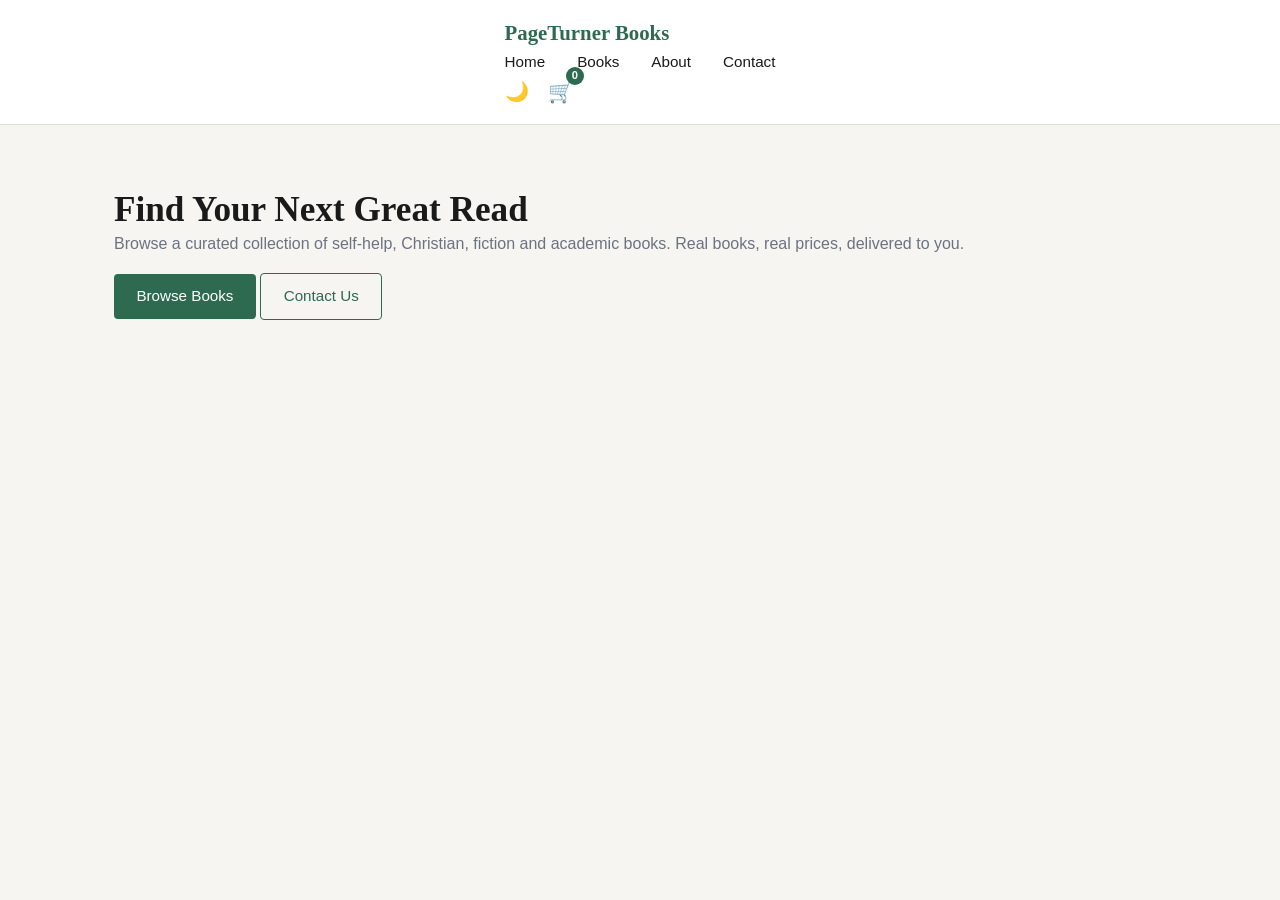
==== bookstore/index.html @ c5abf821 "Created Hero Section for the html" ====
<!DOCTYPE html>
<html lang="en">
<head>
    <meta charset="UTF-8">
    <meta name="viewport" content="width=device-width, initial-scale=1.0">
    <title>PageTurner Books</title>
    <link rel="stylesheet" href="css/style.css">
</head>
<body>
    <nav>
        <div class="container">

         <!-- Logo / Site name -->
    <a href="index.html" class="nav-logo">PageTurner Books</a>


     <!-- Navigation links -->
    <ul class="nav-links">
      <li><a href="index.html">Home</a></li>
      <li><a href="books.html">Books</a></li>
      <li><a href="about.html">About</a></li>
      <li><a href="contact.html">Contact</a></li>
    </ul>



    <!-- Right side: dark mode toggle + cart -->
    <div class="nav-right">

      <!-- Dark mode button -->
      <button class="btn-icon" id="darkmode-toggle">🌙</button>

      <!-- Cart icon with item count badge -->
      <a href="#cart" class="cart-icon">
        🛒
        <!-- This span will show how many items are in the cart -->
        <!-- cart.js will update this number automatically -->
        <span class="cart-count" id="cart-count">0</span>
      </a>



        </div>
    </nav>
    

    <!-- HERO SECTION - the first thing users see when they land on the page -->
<main>
  <section class="hero">
    <div class="container">

      <!-- Main headline -->
      <h1>Find Your Next <span class="accent-text">Great Read</span></h1>

      <!-- Subheading -->
      <p>Browse a curated collection of self-help, Christian, fiction and academic books. Real books, real prices, delivered to you.</p>

      <!-- Call to action buttons -->
      <div class="hero-buttons">
        <a href="books.html" class="btn btn-primary">Browse Books</a>
        <a href="contact.html" class="btn btn-outline">Contact Us</a>
      </div>

    </div>
  </section>
</main>


<script src="js/darkmode.js"></script>
<script src="js/cart.js"></script>    
</body>
</html>
---- bookstore/css/style.css ----
/* Base Style CSS */
* {
  margin: 0;
  padding: 0;
  box-sizing: border-box;
}

/*Root CSS variable created to re use in design (name variables and store colours in them)*/
:root {

--bg: #f7f5f1;        /* main page background, warm white not cold white */
--text: #1a1a1a;      /* main text colour, almost black but softer */
--muted: #6b7280;     /* secondary text, like author names and small info */
--accent: #2d6a4f;    /* your main green colour, used for buttons and links */
--accent-hover: #1b4332; /* darker green for when you hover over buttons */
--light-border: #e0ddd8; /* subtle border colour for cards and lines */
--card-bg: #ffffff;   /* background of each book card, pure white */
}

body {
  background-color: var(--bg);  /*using css variables stored */
  color: var(--text);
  font-family: 'Segoe UI', sans-serif;
  font-size: 16px;
  line-height: 1.6;
}

/* Typography and Font for Headings   */
h1, h2, h3 {
  font-family: Georgia, serif;
  font-weight: 700;
  line-height: 1.2;
}

h1 { font-size: 2.2rem; }
h2 { font-size: 1.6rem; }
h3 { font-size: 1.2rem; }
 
/* Paragraphs */
p {
  color: var(--muted);
  margin-bottom: 1rem;
}
 
/* Links */
a {
  text-decoration: none;
  color: var(--accent);
}

a:hover {
  color: var(--accent-hover);
}



/* navigation bar  */
nav {
  background-color: var(--card-bg);
  border-bottom: 1px solid var(--light-border);
  padding: 1rem 2rem;
  display: flex;
  justify-content: space-between;
  align-items: center;
  position: sticky;
  top: 0;
  z-index: 100;
}

.nav-logo {
  font-family: Georgia, serif;
  font-size: 1.3rem;
  font-weight: 700;
  color: var(--accent);
}

.nav-links {
  list-style: none;
  display: flex;
  gap: 2rem;
}

.nav-links a {
  color: var(--text);
  font-size: 0.95rem;
}

.nav-links a:hover {
  color: var(--accent);
}


/* NAV RIGHT (dark mode + cart icons)  */
.nav-right {
  /* sits the icons side by side with some space between */
  display: flex;
  align-items: center;
  gap: 1.2rem;
}

/*  DARK MODE BUTTON */
.btn-icon {
  /* removes all default button styling */
  background: none;
  border: none;
  font-size: 1.2rem;
  cursor: pointer;
  /* makes it sit nicely with other nav items */
  display: flex;
  align-items: center;
}

/* CART ICON WRAPPER */
.cart-icon {
  /* position relative so the badge can be placed on top of the icon */
  position: relative;
  font-size: 1.3rem;
  color: var(--text);
  display: flex;
  align-items: center;
}

/* CART COUNT BADGE */
.cart-count {
  /* pulls the badge and places it top right of the cart icon */
  position: absolute;
  top: -8px;
  right: -10px;

  /* makes it a small green circle */
  background-color: var(--accent);
  color: white;
  font-size: 0.7rem;
  font-weight: 700;
  width: 18px;
  height: 18px;
  border-radius: 50%; /* 50% makes any square a circle */
  
  /* centers the number inside the circle */
  display: flex;
  align-items: center;
  justify-content: center;
}


/* Buttons */
.btn {
  display: inline-block;
  padding: 0.65rem 1.4rem;
  border-radius: 4px;
  font-size: 0.95rem;
  cursor: pointer;
  border: none;
  transition: background 0.2s ease;
}

.btn-primary {
  background-color: var(--accent);
  color: #fff;
}

.btn-primary:hover {
  background-color: var(--accent-hover);
  color: #fff;
}

.btn-outline {
  background-color: transparent;
  border: 1px solid var(--accent);
  color: var(--accent);
}

.btn-outline:hover {
  background-color: var(--accent);
  color: #fff;
}



/* Layout */
.container {
  max-width: 1100px;
  margin: 0 auto;
  padding: 0 1.5rem;
}

section {
  padding: 4rem 0;
}



/* Book Cards */
.book-grid {
  display: grid;
  grid-template-columns: repeat(auto-fill, minmax(200px, 1fr));
  gap: 1.5rem;
}

.book-card {
  background-color: var(--card-bg);
  border: 1px solid var(--light-border);
  border-radius: 6px;
  overflow: hidden;
  transition: transform 0.2s ease;
}

.book-card:hover {
  transform: translateY(-4px);
}

.book-card img {
  width: 100%;
  height: 220px;
  object-fit: cover;
}

.book-card-body {
  padding: 1rem;
}

.book-card-body h3 {
  font-size: 1rem;
  margin-bottom: 0.3rem;
  color: var(--text);
}

.book-card-body .author {
  font-size: 0.85rem;
  color: var(--muted);
  margin-bottom: 0.5rem;
}

.book-card-body .price {
  font-size: 1rem;
  font-weight: 700;
  color: var(--accent);
  margin-bottom: 0.8rem;
}




/* Footer Section*/
footer {
  border-top: 1px solid var(--light-border);
  padding: 2rem;
  text-align: center;
  font-size: 0.85rem;
  color: var(--muted);
}

/* Dark Mode Effect   */
body.dark {
  --bg: #111827;
  --text: #f9fafb;
  --muted: #9ca3af;
  --card-bg: #1f2937;
  --light-border: #374151;
}



/* Responsivenes on other Devices */
@media (max-width: 768px) {
  nav {
    flex-direction: column;
    gap: 1rem;
  }

  .nav-links {
    gap: 1.2rem;
  }

  h1 { font-size: 1.7rem; }
}
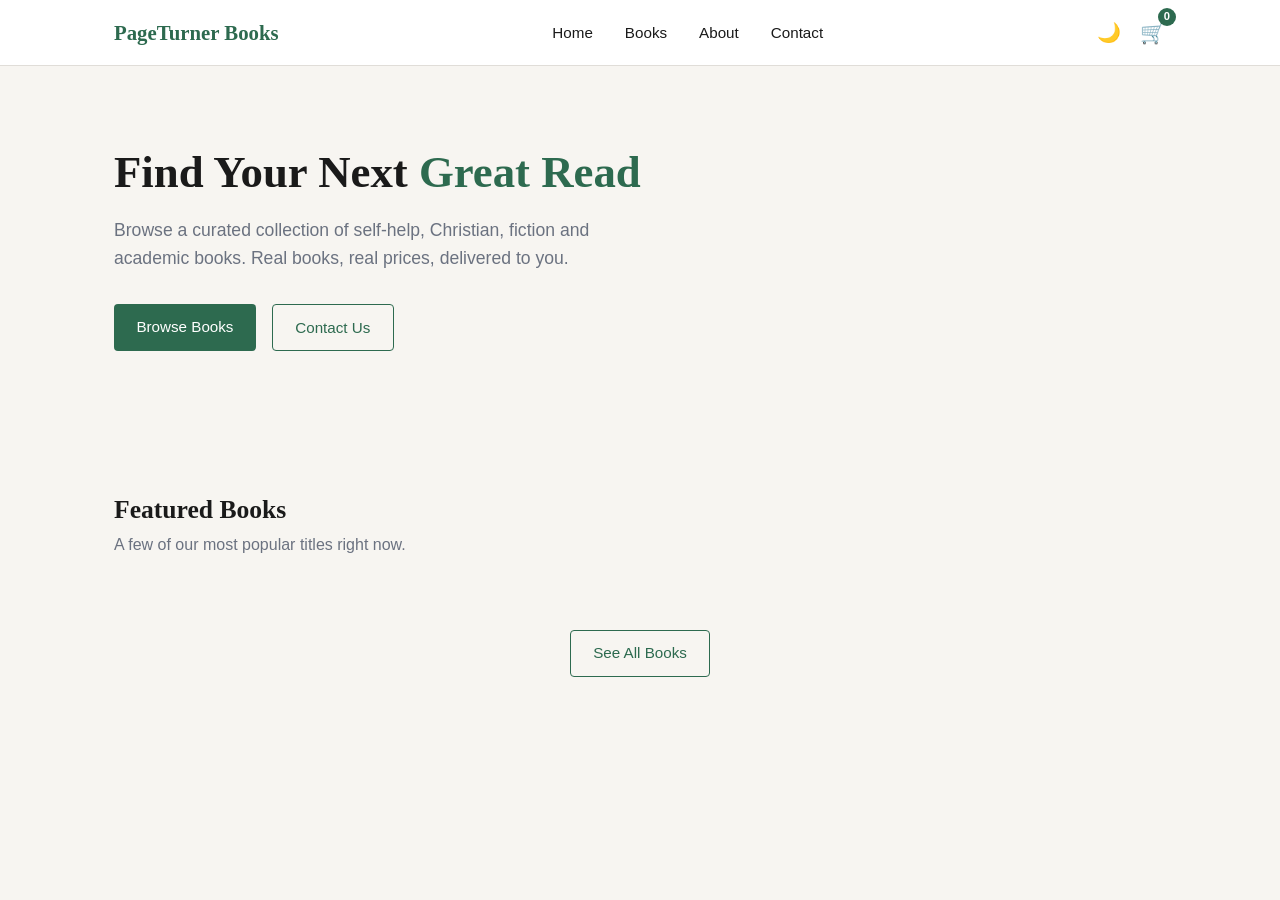
==== commit 06e4c103: "added a featured section" ====
--- a/bookstore/index.html
+++ b/bookstore/index.html
@@ -63,6 +63,30 @@
 
     </div>
   </section>
+
+
+  <!-- FEATURED BOOKS SECTION -->
+<section class="featured">
+  <div class="container">
+
+    <!-- Section heading -->
+    <h2>Featured Books</h2>
+    <p>A few of our most popular titles right now.</p>
+
+    <!-- Book cards will be injected here by JavaScript -->
+    <!-- We give it an id so JS can find it and drop the cards in -->
+    <div class="book-grid" id="featured-books">
+
+    </div>
+
+    <!-- Button to see all books -->
+    <div class="see-all">
+      <a href="books.html" class="btn btn-outline">See All Books</a>
+    </div>
+
+  </div>
+</section>
+
 </main>
 
 
--- a/bookstore/css/style.css
+++ b/bookstore/css/style.css
@@ -23,6 +23,35 @@
   font-family: 'Segoe UI', sans-serif;
   font-size: 16px;
   line-height: 1.6;
+}
+
+/* === HERO SECTION === */
+.hero {
+  /* generous padding so it feels spacious */
+  padding: 5rem 0;
+}
+
+.hero h1 {
+  font-size: 2.8rem;
+  margin-bottom: 1rem;
+  max-width: 600px;
+}
+
+.hero p {
+  font-size: 1.1rem;
+  max-width: 500px;
+  margin-bottom: 2rem;
+}
+
+.hero-buttons {
+  /* places both buttons side by side */
+  display: flex;
+  gap: 1rem;
+}
+
+/* makes the "Great Read" part green */
+.accent-text {
+  color: var(--accent);
 }
 
 /* Typography and Font for Headings   */
@@ -59,12 +88,16 @@
   background-color: var(--card-bg);
   border-bottom: 1px solid var(--light-border);
   padding: 1rem 2rem;
-  display: flex;
-  justify-content: space-between;
-  align-items: center;
   position: sticky;
   top: 0;
   z-index: 100;
+}
+
+/* this targets the div.container INSIDE the nav specifically */
+nav .container {
+  display: flex;
+  justify-content: space-between;
+  align-items: center;
 }
 
 .nav-logo {
@@ -142,6 +175,20 @@
   justify-content: center;
 }
 
+/* === FEATURED SECTION === */
+.featured h2 {
+  margin-bottom: 0.4rem;
+}
+
+.featured > .container > p {
+  margin-bottom: 2rem;
+}
+
+/* centers the see all button */
+.see-all {
+  margin-top: 2.5rem;
+  text-align: center;
+}
 
 /* Buttons */
 .btn {
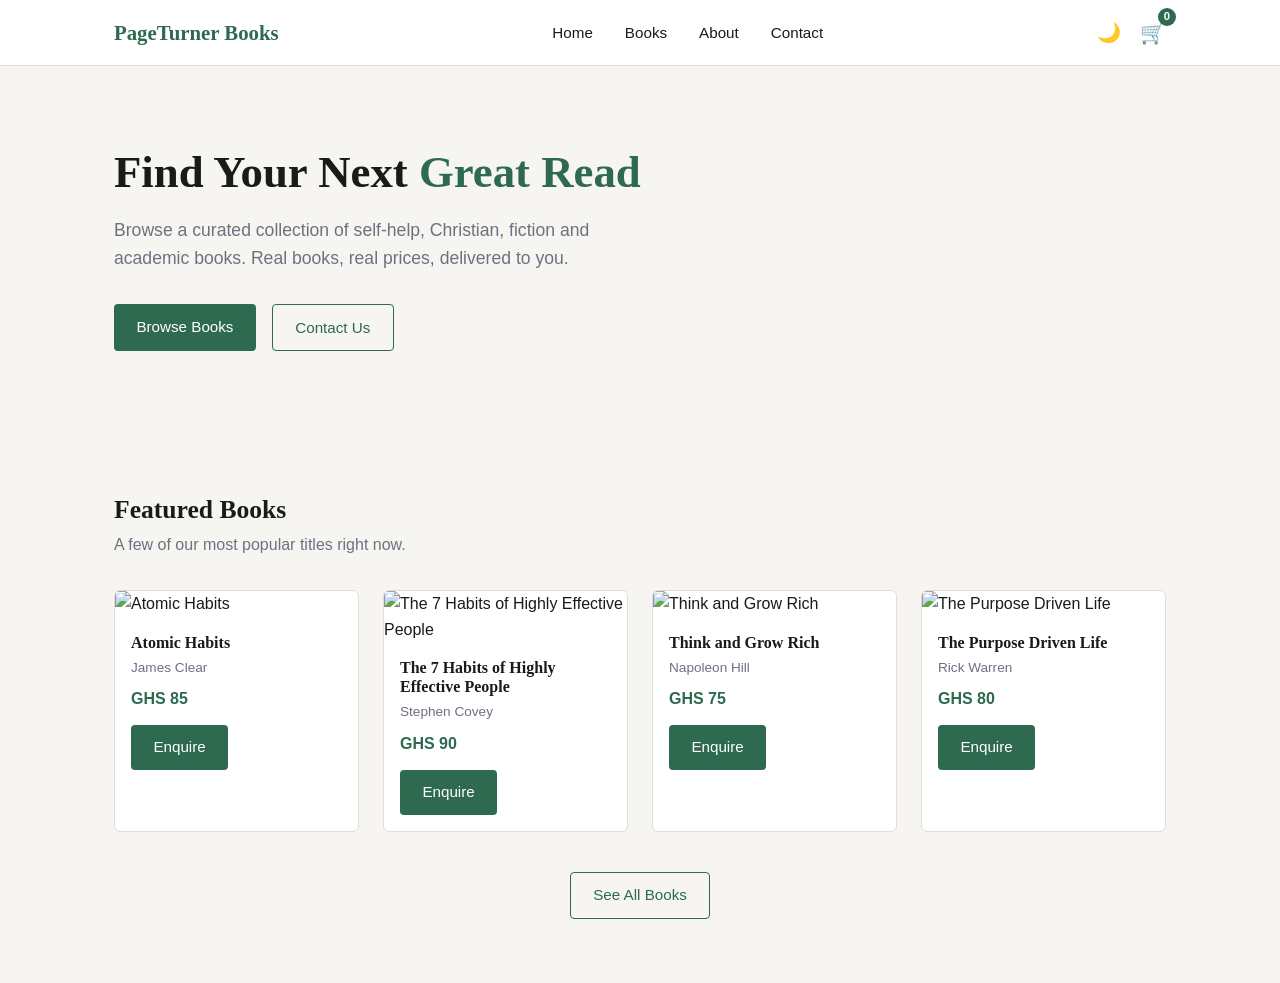
==== commit 397650b0: "Added and Created HTML and JS for books page with search and filter section" ====
--- a/bookstore/index.html
+++ b/bookstore/index.html
@@ -90,6 +90,11 @@
 </main>
 
 
+<!-- books-data.js must load first because index.js uses the books array -->
+<script src="js/books-data.js"></script>
+<script src="js/index.js"></script>
+
+
 <script src="js/darkmode.js"></script>
 <script src="js/cart.js"></script>    
 </body>
--- a/bookstore/css/style.css
+++ b/bookstore/css/style.css
@@ -235,7 +235,70 @@
   padding: 4rem 0;
 }
 
-
+/* === BOOKS PAGE === */
+.books-page h1 {
+  margin-bottom: 0.4rem;
+}
+
+.books-page > .container > p {
+  margin-bottom: 2rem;
+}
+
+/* === SEARCH AND FILTER CONTROLS === */
+.books-controls {
+  display: flex;
+  flex-direction: column;
+  gap: 1rem;
+  margin-bottom: 2rem;
+}
+
+/* === SEARCH INPUT === */
+.search-input {
+  width: 100%;
+  padding: 0.7rem 1rem;
+  border: 1px solid var(--light-border);
+  border-radius: 4px;
+  font-size: 1rem;
+  background-color: var(--card-bg);
+  color: var(--text);
+  /* removes the default blue outline on focus */
+  outline: none;
+}
+
+.search-input:focus {
+  /* replaces default outline with our accent colour */
+  border-color: var(--accent);
+}
+
+/* === FILTER BUTTONS === */
+.filter-buttons {
+  display: flex;
+  gap: 0.6rem;
+  flex-wrap: wrap; /* wraps to next line on small screens */
+}
+
+.filter-btn {
+  padding: 0.4rem 1rem;
+  border: 1px solid var(--light-border);
+  border-radius: 20px; /* pill shape */
+  background: none;
+  color: var(--text);
+  cursor: pointer;
+  font-size: 0.9rem;
+  transition: all 0.2s ease;
+}
+
+.filter-btn:hover {
+  border-color: var(--accent);
+  color: var(--accent);
+}
+
+/* active class is added by JS when a filter button is clicked */
+.filter-btn.active {
+  background-color: var(--accent);
+  color: white;
+  border-color: var(--accent);
+}
 
 /* Book Cards */
 .book-grid {
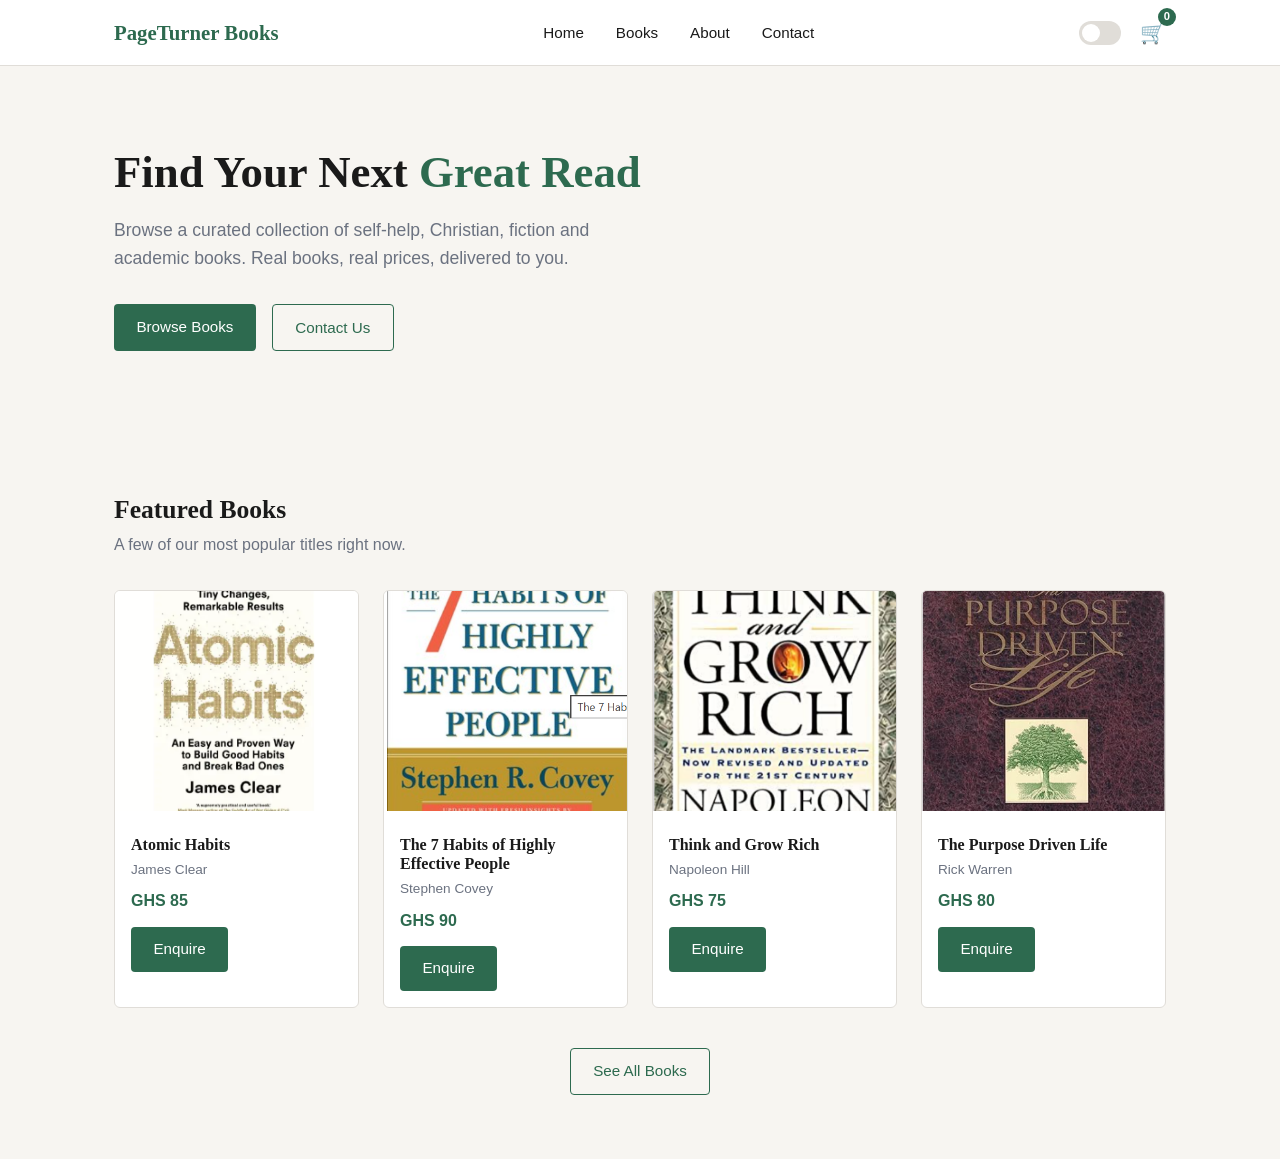
==== commit 266c54fd: "Added animation to the CSS toogle Switch" ====
--- a/bookstore/index.html
+++ b/bookstore/index.html
@@ -27,8 +27,11 @@
     <!-- Right side: dark mode toggle + cart -->
     <div class="nav-right">
 
-      <!-- Dark mode button -->
-      <button class="btn-icon" id="darkmode-toggle">🌙</button>
+     
+      <!-- Dark mode toggle switch -->
+      <div class="toggle-switch" id="darkmode-toggle">
+        <div class="toggle-thumb"></div>
+      </div>
 
       <!-- Cart icon with item count badge -->
       <a href="#cart" class="cart-icon">
@@ -42,6 +45,31 @@
 
         </div>
     </nav>
+
+
+<!-- CART SIDEBAR - hidden by default, slides in when cart icon is clicked -->
+<div class="cart-overlay" id="cart-overlay"></div>
+
+<div class="cart-sidebar" id="cart-sidebar">
+
+  <div class="cart-header">
+    <h3>Your Cart</h3>
+<!-- Close button -->
+    <button class="cart-close" id="cart-close">✕</button>
+  </div>
+
+  <!-- Cart items will be injected here by cart.js -->
+  <div class="cart-items" id="cart-items"></div>
+
+  <!-- Cart footer with total and checkout button -->
+  <div class="cart-footer">
+    <p class="cart-total">Total: <span id="cart-total">GHS 0</span></p>
+    <button class="btn btn-primary" onclick="checkout()">
+      Order via WhatsApp
+    </button>
+  </div>
+
+</div>
     
 
     <!-- HERO SECTION - the first thing users see when they land on the page -->
--- a/bookstore/css/style.css
+++ b/bookstore/css/style.css
@@ -300,6 +300,154 @@
   border-color: var(--accent);
 }
 
+/* CARD ACTIONS (buttons at bottom of each card) */
+.card-actions {
+  display: flex;
+  gap: 0.5rem;
+  flex-wrap: wrap;
+}
+
+.card-actions .btn {
+  flex: 1;
+  text-align: center;
+  font-size: 0.85rem;
+  padding: 0.5rem 0.6rem;
+}
+
+/* === CART OVERLAY (dark background behind sidebar) === */
+.cart-overlay {
+  /* covers the whole screen */
+  position: fixed;
+  top: 0;
+  left: 0;
+  width: 100%;
+  height: 100%;
+  background-color: rgba(0, 0, 0, 0.4);
+  z-index: 200;
+
+  /* hidden by default */
+  opacity: 0;
+  pointer-events: none;
+  transition: opacity 0.3s ease;
+}
+
+/* === CART SIDEBAR === */
+.cart-sidebar {
+  position: fixed;
+  top: 0;
+  right: 0;
+  width: 350px;
+  height: 100%;
+  background-color: var(--card-bg);
+  z-index: 300;
+  padding: 1.5rem;
+  display: flex;
+  flex-direction: column;
+  gap: 1rem;
+
+  /* starts off screen to the right */
+  transform: translateX(100%);
+  transition: transform 0.3s ease;
+}
+
+/* === OPEN STATE === */
+/* when cart-sidebar has class "open" it slides in */
+.cart-sidebar.open {
+  transform: translateX(0);
+}
+
+/* when overlay has class "open" it becomes visible */
+.cart-overlay.open {
+  opacity: 1;
+  pointer-events: all;
+}
+
+/* CART HEADER */
+.cart-header {
+  display: flex;
+  justify-content: space-between;
+  align-items: center;
+  border-bottom: 1px solid var(--light-border);
+  padding-bottom: 1rem;
+}
+
+.cart-close {
+  background: none;
+  border: none;
+  font-size: 1.2rem;
+  cursor: pointer;
+  color: var(--text);
+}
+
+
+
+
+/* CART ITEMS LIST  */
+.cart-items {
+  flex: 1;
+  overflow-y: auto; /* scrollable if many items */
+  display: flex;
+  flex-direction: column;
+  gap: 1rem;
+}
+
+/* each item row in the cart */
+.cart-item {
+  display: flex;
+  justify-content: space-between;
+  align-items: center;
+  padding-bottom: 1rem;
+  border-bottom: 1px solid var(--light-border);
+}
+
+.cart-item-info h4 {
+  font-size: 0.95rem;
+  margin-bottom: 0.2rem;
+}
+
+.cart-item-info p {
+  font-size: 0.85rem;
+  color: var(--muted);
+  margin: 0;
+}
+
+/* remove button per item */
+.cart-item-remove {
+  background: none;
+  border: none;
+  color: var(--muted);
+  cursor: pointer;
+  font-size: 1rem;
+}
+
+.cart-item-remove:hover {
+  color: red;
+}
+
+/* CART FOOTER  */
+.cart-footer {
+  border-top: 1px solid var(--light-border);
+  padding-top: 1rem;
+  display: flex;
+  flex-direction: column;
+  gap: 0.8rem;
+}
+
+.cart-total {
+  font-size: 1rem;
+  font-weight: 700;
+  color: var(--text);
+  margin: 0;
+}
+
+.cart-footer .btn {
+  width: 100%;
+  text-align: center;
+}
+
+
+
+
 /* Book Cards */
 .book-grid {
   display: grid;
@@ -360,6 +508,9 @@
   color: var(--muted);
 }
 
+
+
+
 /* Dark Mode Effect   */
 body.dark {
   --bg: #111827;
@@ -370,17 +521,131 @@
 }
 
 
+/* ABOUT PAGE  */
+.about-intro {
+  font-size: 1.1rem;
+  margin-bottom: 2.5rem;
+  max-width: 600px;
+}
+
+.about-block {
+  margin-bottom: 2.5rem;
+  max-width: 700px;
+}
+
+.about-block h2 {
+  margin-bottom: 0.8rem;
+}
+
+
+
+/* === CONTACT PAGE === */
+.contact-intro {
+  font-size: 1.1rem;
+  margin-bottom: 2.5rem;
+  max-width: 600px;
+}
+
+.contact-form {
+  max-width: 550px;
+  display: flex;
+  flex-direction: column;
+  gap: 1.2rem;
+}
+
+/* each label and input pair */
+.form-group {
+  display: flex;
+  flex-direction: column;
+  gap: 0.4rem;
+}
+
+.form-group label {
+  font-size: 0.95rem;
+  font-weight: 600;
+  color: var(--text);
+}
+
+.form-group input,
+.form-group textarea {
+  padding: 0.7rem 1rem;
+  border: 1px solid var(--light-border);
+  border-radius: 4px;
+  font-size: 1rem;
+  background-color: var(--card-bg);
+  color: var(--text);
+  outline: none;
+  font-family: 'Segoe UI', sans-serif;
+}
+
+.form-group input:focus,
+.form-group textarea:focus {
+  border-color: var(--accent);
+}
+
+/* === DARK MODE TOGGLE SWITCH === */
+.toggle-switch {
+  width: 42px;
+  height: 24px;
+  background-color: var(--light-border);
+  border-radius: 50px;
+  cursor: pointer;
+  position: relative;
+  transition: background-color 0.3s ease;
+  flex-shrink: 0;
+}
+
+/* the sliding circle inside the switch */
+.toggle-thumb {
+  width: 18px;
+  height: 18px;
+  background-color: white;
+  border-radius: 50%;
+  position: absolute;
+  top: 3px;
+  left: 3px;
+  transition: transform 0.3s ease;
+}
+
+/* when dark mode is on, switch turns green and thumb slides right */
+body.dark .toggle-switch {
+  background-color: var(--accent);
+}
+
+body.dark .toggle-thumb {
+  transform: translateX(18px);
+}
 
 /* Responsivenes on other Devices */
 @media (max-width: 768px) {
   nav {
-    flex-direction: column;
-    gap: 1rem;
+    padding: 0.8rem 1rem;
+    overflow: hidden;
   }
 
+  nav .container {
+    gap: 0.3rem;
+  }
+
+  .nav-logo {
+    font-size: 0.9rem;
+    white-space: nowrap;
+  }
+
   .nav-links {
-    gap: 1.2rem;
+    gap: 0.5rem;
   }
 
-  h1 { font-size: 1.7rem; }
+  .nav-links a {
+    font-size: 0.75rem;
+  }
+
+  .btn-icon {
+    font-size: 1rem;
+  }
+
+  /* fix left content cutoff */
+  .container {
+    padding: 0 1rem;
+  }
 }
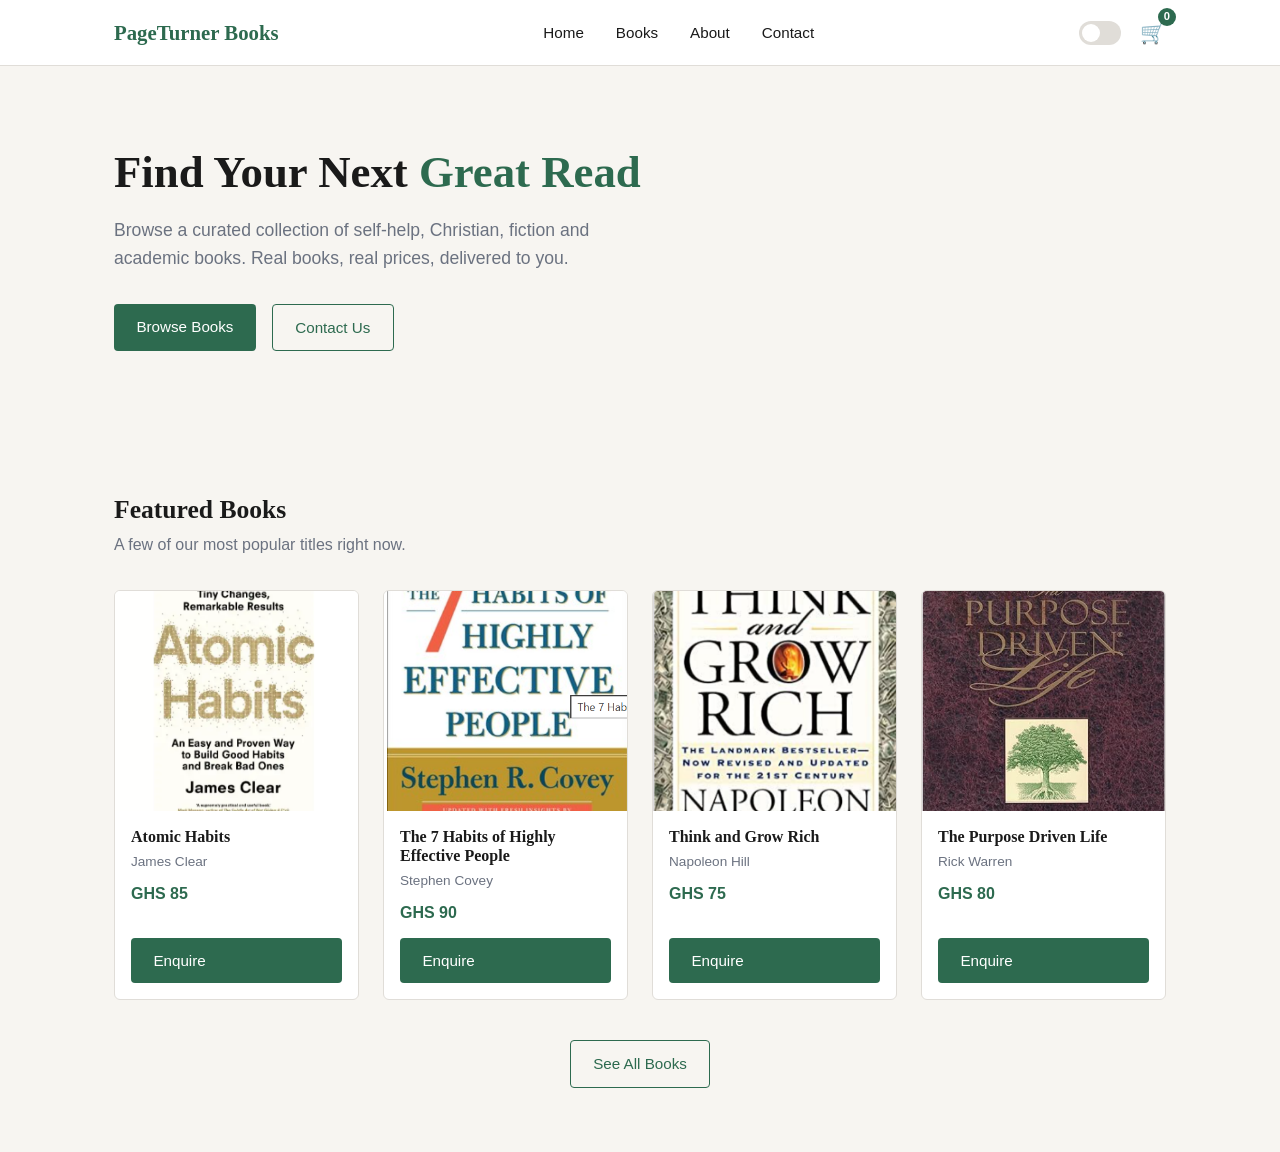
==== commit 8beb127e: "Adjusted Responsiveness" ====
--- a/bookstore/index.html
+++ b/bookstore/index.html
@@ -11,7 +11,10 @@
         <div class="container">
 
          <!-- Logo / Site name -->
-    <a href="index.html" class="nav-logo">PageTurner Books</a>
+     <a href="index.html" class="nav-logo">
+     <span class="logo-full">PageTurner Books</span>
+     <span class="logo-short">PTBooks</span>
+     </a>
 
 
      <!-- Navigation links -->
--- a/bookstore/css/style.css
+++ b/bookstore/css/style.css
@@ -616,8 +616,35 @@
   transform: translateX(18px);
 }
 
+
+
+/* makes all cards the same height and pushes button to the bottom */
+.book-card {
+  display: flex;
+  flex-direction: column;
+}
+
+.book-card-body {
+  display: flex;
+  flex-direction: column;
+  flex: 1; /* takes up remaining space */
+}
+
+/* pushes the button to the bottom of every card */
+.book-card-body .btn,
+.book-card-body .card-actions {
+  margin-top: auto;
+}
+
 /* Responsivenes on other Devices */
+/* BASE - applies on all screens */
+.logo-short { display: none; }
+
+/* MOBILE - only applies under 768px */
 @media (max-width: 768px) {
+  .logo-full { display: none; }
+  .logo-short { display: inline; }
+
   nav {
     padding: 0.8rem 1rem;
     overflow: hidden;
@@ -644,8 +671,31 @@
     font-size: 1rem;
   }
 
-  /* fix left content cutoff */
   .container {
     padding: 0 1rem;
   }
+
+  h1 { font-size: 1.5rem; }
+  h2 { font-size: 1.3rem; }
+
+  .hero {
+    padding: 3rem 0;
+  }
+
+  .hero-buttons {
+    flex-direction: column;
+    width: 100%;
+  }
+
+  .hero-buttons .btn {
+    text-align: center;
+  }
+
+  .book-grid {
+    grid-template-columns: repeat(2, 1fr);
+  }
+
+  .cart-sidebar {
+    width: 100%;
+  }
 }
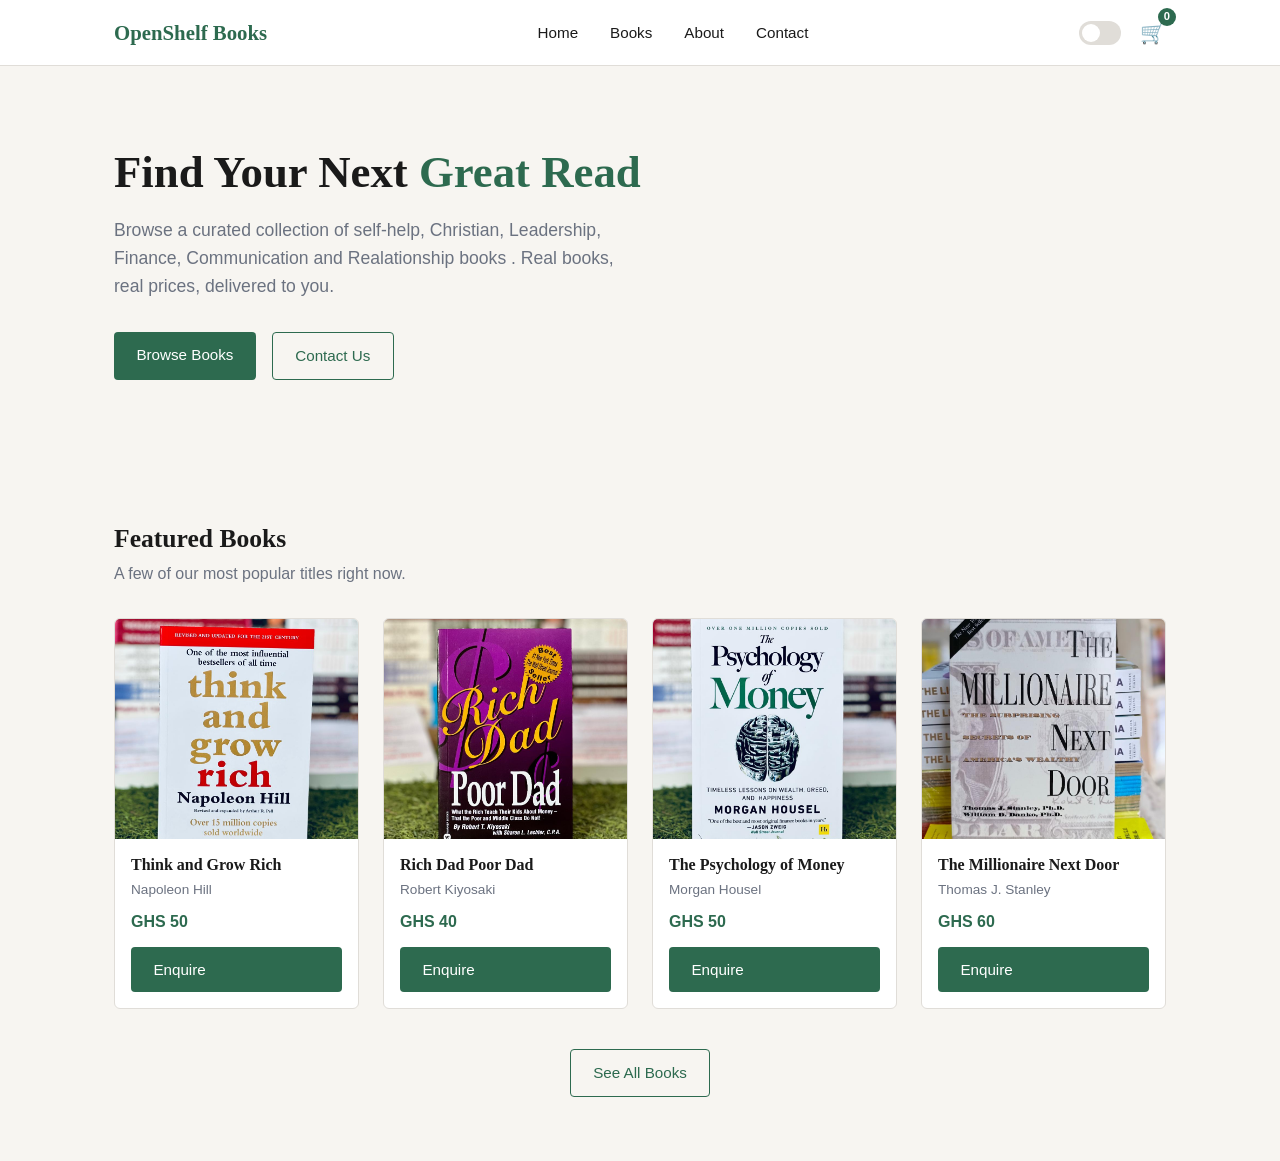
==== commit 57ab0030: "Changed Site Name" ====
--- a/bookstore/index.html
+++ b/bookstore/index.html
@@ -3,7 +3,7 @@
 <head>
     <meta charset="UTF-8">
     <meta name="viewport" content="width=device-width, initial-scale=1.0">
-    <title>PageTurner Books</title>
+    <title>OpenShelf Books</title>
     <link rel="stylesheet" href="css/style.css">
 </head>
 <body>
@@ -12,8 +12,8 @@
 
          <!-- Logo / Site name -->
      <a href="index.html" class="nav-logo">
-     <span class="logo-full">PageTurner Books</span>
-     <span class="logo-short">PTBooks</span>
+     <span class="logo-full">OpenShelf Books</span>
+     <span class="logo-short">OSBooks</span>
      </a>
 
 
@@ -84,7 +84,7 @@
       <h1>Find Your Next <span class="accent-text">Great Read</span></h1>
 
       <!-- Subheading -->
-      <p>Browse a curated collection of self-help, Christian, fiction and academic books. Real books, real prices, delivered to you.</p>
+      <p>Browse a curated collection of self-help, Christian, Leadership, Finance, Communication and Realationship books . Real books, real prices, delivered to you.</p>
 
       <!-- Call to action buttons -->
       <div class="hero-buttons">
